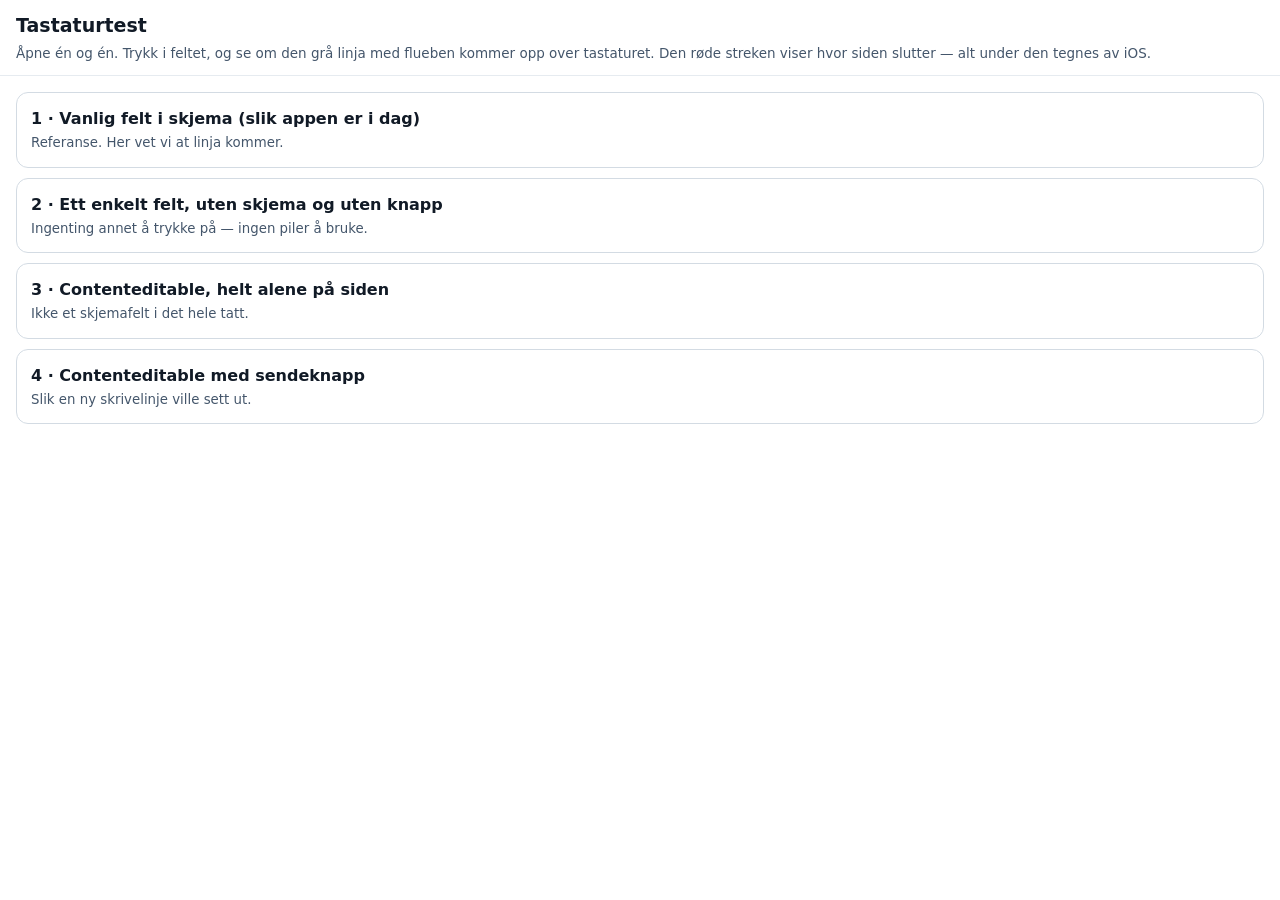
==== tastaturtest.html @ e619bd6b "Testside for tastaturlinja på iPhone Fire varianter av skrivefeltet, én per side, så vi kan se om iO" ====
<!DOCTYPE html>
<html lang="nb">
<head>
<meta charset="utf-8">
<meta name="viewport" content="width=device-width, initial-scale=1, maximum-scale=1, user-scalable=no, viewport-fit=cover">
<title>Tastaturtest</title>
<meta name="apple-mobile-web-app-capable" content="yes">
<meta name="apple-mobile-web-app-status-bar-style" content="default">
<style>
  :root{ --h:100dvh; color-scheme:light }
  *{box-sizing:border-box}
  html,body{margin:0;height:100%}
  body{
    font:16px/1.45 -apple-system,system-ui,sans-serif;color:#111A26;background:#fff;
    position:fixed;top:0;left:0;width:100%;height:var(--h);overflow:hidden;
  }
  .ramme{display:flex;flex-direction:column;height:100%}
  .topp{padding:calc(12px + env(safe-area-inset-top,0px)) 16px 12px;border-bottom:1px solid #E6EBF0}
  h1{font-size:19px;margin:0 0 4px}
  p{margin:0;font-size:13.5px;color:#44566B}
  .tall{flex:1;overflow:auto;padding:14px 16px;font:13px/1.6 ui-monospace,monospace;color:#44566B}
  .tall b{color:#111A26}
  .bunn{flex:none;border-top:1px solid #E6EBF0;padding:10px 14px;display:flex;gap:9px;align-items:flex-end;background:#fff}
  .felt{
    flex:1;min-width:0;border:1px solid #D3DBE3;background:#F3F6F8;border-radius:22px;
    padding:12px 15px;font-size:16px;min-height:46px;
  }
  .felt[contenteditable]{max-height:120px;overflow-y:auto;-webkit-user-select:text;user-select:text}
  .felt[contenteditable]:empty::before{content:attr(data-plass);color:#7C8EA0}
  .knapp{
    width:46px;height:46px;flex:none;border:0;border-radius:50%;background:#14508C;color:#fff;
    font-size:18px;cursor:pointer
  }
  /* Streken viser nøyaktig hvor appen slutter: alt under den tegnes av iOS. */
  .strek{position:fixed;left:0;right:0;height:3px;background:#A33325;z-index:5}
  .merke{position:fixed;right:8px;font-size:11px;color:#A33325;background:#fff;padding:1px 5px;border-radius:5px;z-index:5}
  .valg{display:grid;gap:10px;padding:16px}
  .valg a{
    display:block;border:1px solid #D3DBE3;border-radius:12px;padding:14px;text-decoration:none;color:#111A26;
    font-weight:600
  }
  .valg small{display:block;font-weight:400;color:#44566B;margin-top:3px}
</style>
</head>
<body>
<div id="app"></div>
<div class="strek" id="strek" hidden></div>
<div class="merke" id="merke" hidden>her slutter appen</div>

<script>
const m = new URLSearchParams(location.search).get("m");

const felt = {
  form: `<form class="bunn" onsubmit="return false">
      <input class="felt" placeholder="Vanlig felt i skjema…" enterkeyhint="send">
      <button class="knapp" type="submit">&#8593;</button>
    </form>`,
  input: `<div class="bunn"><input class="felt" placeholder="Bare ett felt, ingen skjema, ingen knapp…"></div>`,
  ce: `<div class="bunn"><div class="felt" contenteditable="true" data-plass="Contenteditable, alene…"></div></div>`,
  ce2: `<div class="bunn">
      <div class="felt" contenteditable="true" data-plass="Contenteditable med knapp…"></div>
      <button class="knapp" type="button">&#8593;</button>
    </div>`
};

const navn = {
  form: "1 · Vanlig felt i skjema (slik appen er i dag)",
  input: "2 · Ett enkelt felt, uten skjema og uten knapp",
  ce: "3 · Contenteditable, helt alene på siden",
  ce2: "4 · Contenteditable med sendeknapp"
};

if (!felt[m]) {
  document.getElementById("app").innerHTML = `
    <div class="topp"><h1>Tastaturtest</h1>
      <p>Åpne én og én. Trykk i feltet, og se om den grå linja med flueben kommer opp over tastaturet.
      Den røde streken viser hvor siden slutter — alt under den tegnes av iOS.</p></div>
    <div class="valg">
      ${Object.keys(felt).map(k => `<a href="?m=${k}">${navn[k]}<small>${
        k === "form" ? "Referanse. Her vet vi at linja kommer." :
        k === "input" ? "Ingenting annet å trykke på — ingen piler å bruke." :
        k === "ce" ? "Ikke et skjemafelt i det hele tatt." :
        "Slik en ny skrivelinje ville sett ut."}</small></a>`).join("")}
    </div>`;
} else {
  document.getElementById("app").innerHTML = `
    <div class="ramme">
      <div class="topp"><h1>${navn[m]}</h1>
        <p><a href="?">&#8249; tilbake til lista</a></p></div>
      <div class="tall" id="tall"></div>
      ${felt[m]}
    </div>`;

  const tall = document.getElementById("tall");
  const strek = document.getElementById("strek");
  const merke = document.getElementById("merke");

  const oppdater = () => {
    const vv = window.visualViewport;
    const full = window.innerHeight;
    const h = vv ? Math.round(vv.height) : full;
    const apent = vv && vv.height < full - 120;
    document.documentElement.style.setProperty("--h", (apent ? h : full) + "px");

    // Streken legges der siden slutter. Er det hvitt under den, er det
    // hvite ikke vårt — da er det iOS som tegner det.
    const bunn = apent ? h : full;
    strek.hidden = false; merke.hidden = false;
    strek.style.top = (bunn - 3) + "px";
    merke.style.top = (bunn - 20) + "px";

    tall.innerHTML = `
      <b>window.innerHeight</b> ${full}<br>
      <b>visualViewport.height</b> ${vv ? Math.round(vv.height) : "—"}<br>
      <b>visualViewport.offsetTop</b> ${vv ? Math.round(vv.offsetTop) : "—"}<br>
      <b>tastatur oppe</b> ${apent ? "ja" : "nei"}<br>
      <b>skjult nederst</b> ${full - h} px<br><br>
      Kommer den grå pilla med flueben opp når du trykker i feltet?<br>
      Og: er det hvitt mellom den røde streken og pilla?`;
  };

  oppdater();
  addEventListener("resize", oppdater);
  if (window.visualViewport) {
    visualViewport.addEventListener("resize", oppdater);
    visualViewport.addEventListener("scroll", oppdater);
  }
}
</script>
</body>
</html>
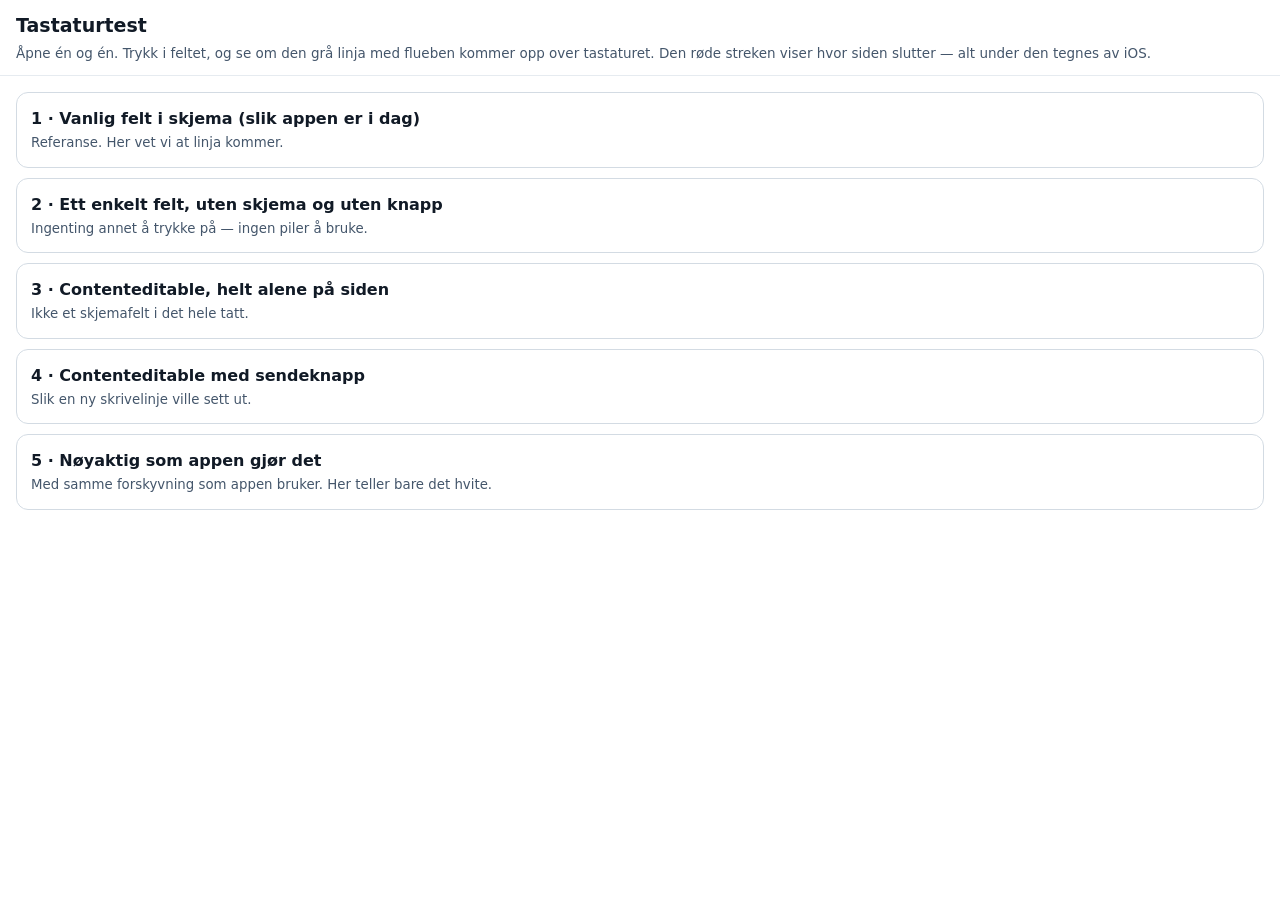
==== commit c7fec384: "Testsiden: én variant som gjør nøyaktig som appen De fire første manglet forskyvningen appen bruker " ====
--- a/tastaturtest.html
+++ b/tastaturtest.html
@@ -60,6 +60,10 @@
   ce2: `<div class="bunn">
       <div class="felt" contenteditable="true" data-plass="Contenteditable med knapp…"></div>
       <button class="knapp" type="button">&#8593;</button>
+    </div>`,
+  app: `<div class="bunn">
+      <input class="felt" placeholder="Som i appen…">
+      <button class="knapp" type="button">&#8593;</button>
     </div>`
 };
 
@@ -67,7 +71,8 @@
   form: "1 · Vanlig felt i skjema (slik appen er i dag)",
   input: "2 · Ett enkelt felt, uten skjema og uten knapp",
   ce: "3 · Contenteditable, helt alene på siden",
-  ce2: "4 · Contenteditable med sendeknapp"
+  ce2: "4 · Contenteditable med sendeknapp",
+  app: "5 · Nøyaktig som appen gjør det"
 };
 
 if (!felt[m]) {
@@ -80,7 +85,8 @@
         k === "form" ? "Referanse. Her vet vi at linja kommer." :
         k === "input" ? "Ingenting annet å trykke på — ingen piler å bruke." :
         k === "ce" ? "Ikke et skjemafelt i det hele tatt." :
-        "Slik en ny skrivelinje ville sett ut."}</small></a>`).join("")}
+        k === "ce2" ? "Slik en ny skrivelinje ville sett ut." :
+        "Med samme forskyvning som appen bruker. Her teller bare det hvite."}</small></a>`).join("")}
     </div>`;
 } else {
   document.getElementById("app").innerHTML = `
@@ -102,8 +108,16 @@
     const apent = vv && vv.height < full - 120;
     document.documentElement.style.setProperty("--h", (apent ? h : full) + "px");
 
+    // Appen flytter seg ned igjen når iOS skyver siden opp for å få feltet
+    // fram. Uten den forskyvningen ligger bunnen for høyt, og da ser det ut
+    // som det er mer tomrom enn det er.
+    const skyv = m === "app" && vv ? Math.max(0, Math.round(vv.offsetTop)) : 0;
+    document.body.style.transform = skyv ? `translateY(${skyv}px)` : "";
+
     // Streken legges der siden slutter. Er det hvitt under den, er det
     // hvite ikke vårt — da er det iOS som tegner det.
+    // Streken ligger inne i body og blir med på forskyvningen selv, så
+    // den skal ikke legges til her.
     const bunn = apent ? h : full;
     strek.hidden = false; merke.hidden = false;
     strek.style.top = (bunn - 3) + "px";
